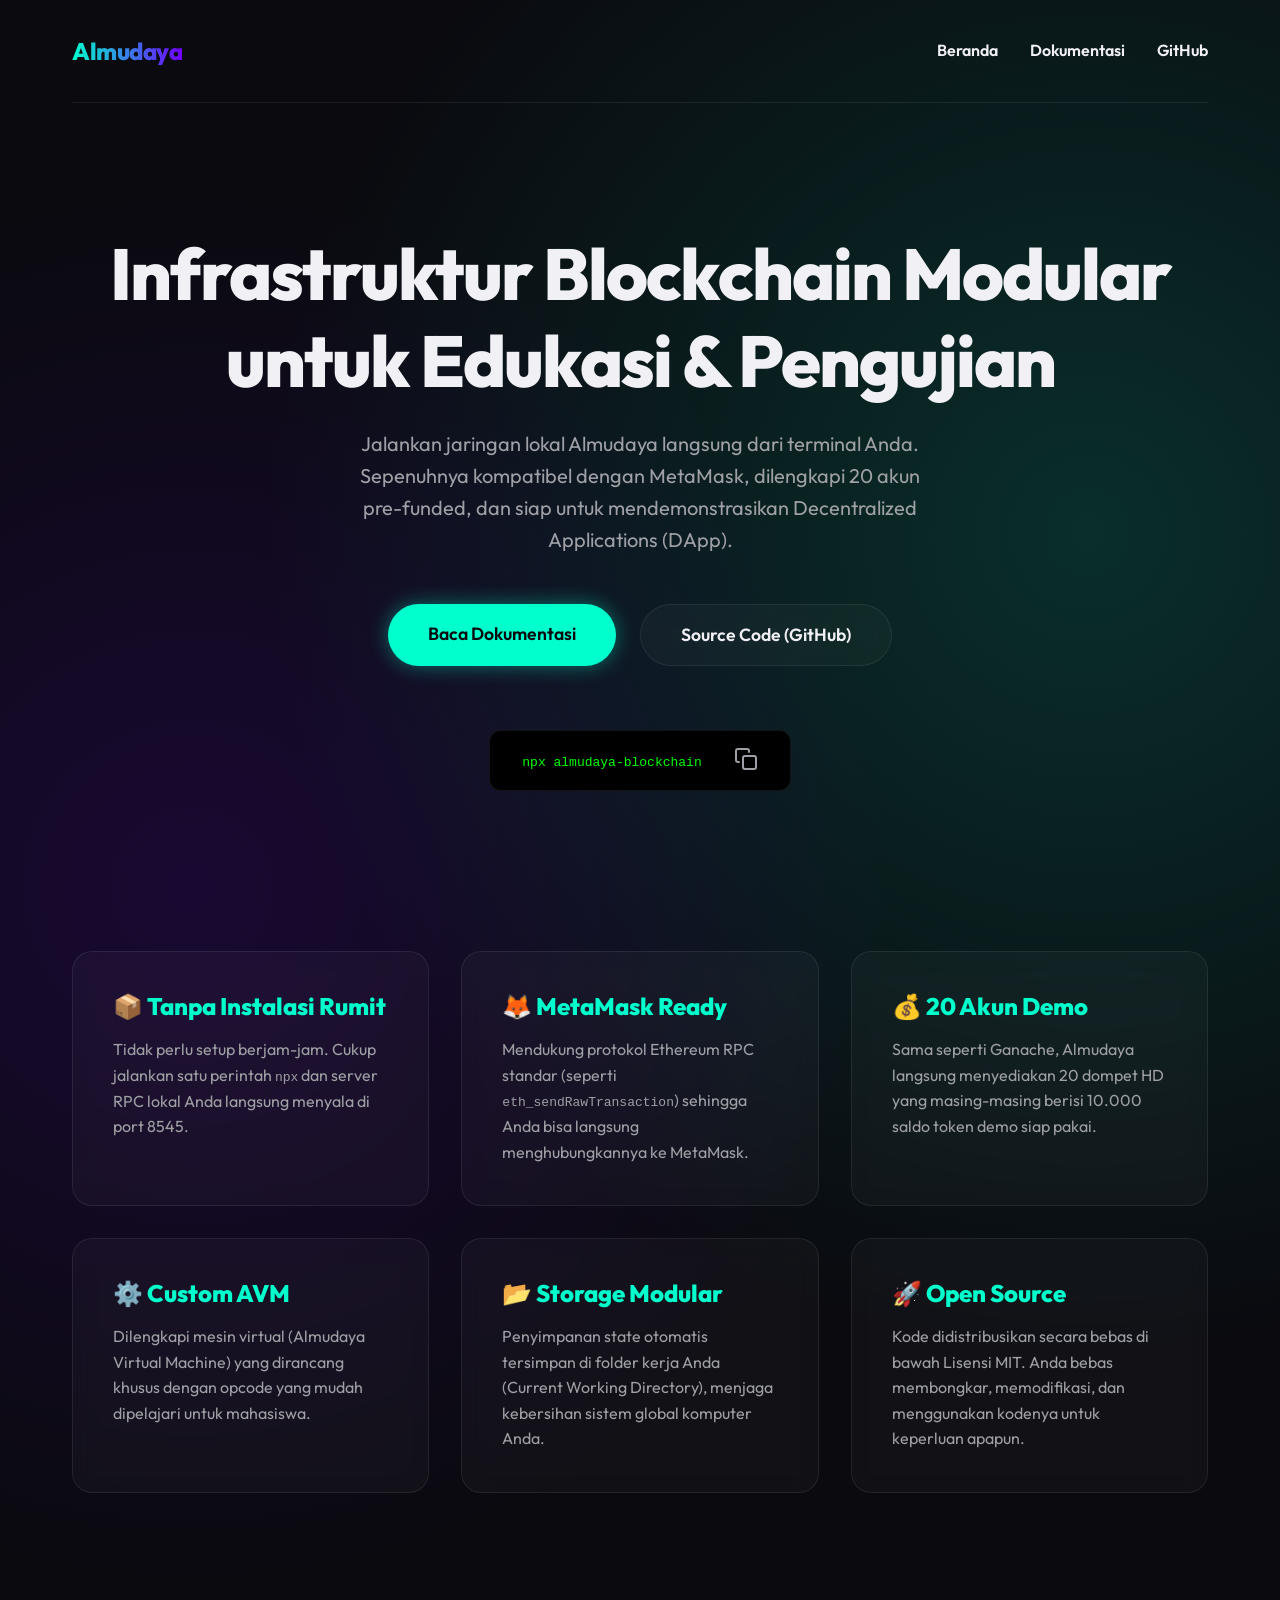
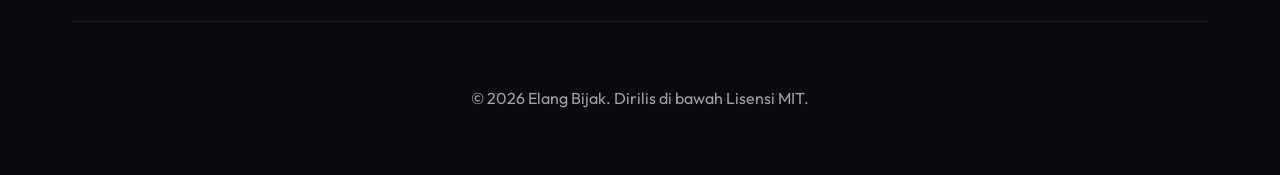
==== index.html @ af038fe8 "Rilis awal website Almudaya" ====
<!DOCTYPE html>
<html lang="id">
<head>
    <meta charset="UTF-8">
    <meta name="viewport" content="width=device-width, initial-scale=1.0">
    <meta name="description" content="Almudaya Blockchain - Infrastruktur Pembelajaran dan Pengembangan DApp Modular.">
    <title>Almudaya Blockchain | Node.js Modular Network</title>
    <link rel="stylesheet" href="styles.css">
</head>
<body>
    <div class="container">
        <nav>
            <div class="brand">Almudaya</div>
            <div class="nav-links">
                <a href="index.html">Beranda</a>
                <a href="tutorial.html">Dokumentasi</a>
                <a href="https://github.com/elangbijak4/almudaya-blockchain" target="_blank">GitHub</a>
            </div>
        </nav>

        <header class="hero">
            <h1>Infrastruktur Blockchain Modular untuk Edukasi & Pengujian</h1>
            <p>Jalankan jaringan lokal Almudaya langsung dari terminal Anda. Sepenuhnya kompatibel dengan MetaMask, dilengkapi 20 akun pre-funded, dan siap untuk mendemonstrasikan Decentralized Applications (DApp).</p>
            
            <div class="hero-actions">
                <a href="tutorial.html" class="btn btn-primary">Baca Dokumentasi</a>
                <a href="https://github.com/elangbijak4/almudaya-blockchain" target="_blank" class="btn btn-secondary">Source Code (GitHub)</a>
            </div>

            <div class="install-box">
                <span id="install-cmd"><code>npx almudaya-blockchain</code></span>
                <button class="copy-btn" onclick="copyInstallCmd()" aria-label="Copy to clipboard">
                    <svg width="24" height="24" viewBox="0 0 24 24" fill="none" stroke="currentColor" stroke-width="2" stroke-linecap="round" stroke-linejoin="round">
                        <rect x="9" y="9" width="13" height="13" rx="2" ry="2"></rect>
                        <path d="M5 15H4a2 2 0 0 1-2-2V4a2 2 0 0 1 2-2h9a2 2 0 0 1 2 2v1"></path>
                    </svg>
                </button>
            </div>
        </header>

        <section class="features">
            <div class="feature-card">
                <h3>📦 Tanpa Instalasi Rumit</h3>
                <p>Tidak perlu setup berjam-jam. Cukup jalankan satu perintah <code>npx</code> dan server RPC lokal Anda langsung menyala di port 8545.</p>
            </div>
            <div class="feature-card">
                <h3>🦊 MetaMask Ready</h3>
                <p>Mendukung protokol Ethereum RPC standar (seperti <code>eth_sendRawTransaction</code>) sehingga Anda bisa langsung menghubungkannya ke MetaMask.</p>
            </div>
            <div class="feature-card">
                <h3>💰 20 Akun Demo</h3>
                <p>Sama seperti Ganache, Almudaya langsung menyediakan 20 dompet HD yang masing-masing berisi 10.000 saldo token demo siap pakai.</p>
            </div>
            <div class="feature-card">
                <h3>⚙️ Custom AVM</h3>
                <p>Dilengkapi mesin virtual (Almudaya Virtual Machine) yang dirancang khusus dengan opcode yang mudah dipelajari untuk mahasiswa.</p>
            </div>
            <div class="feature-card">
                <h3>📂 Storage Modular</h3>
                <p>Penyimpanan state otomatis tersimpan di folder kerja Anda (Current Working Directory), menjaga kebersihan sistem global komputer Anda.</p>
            </div>
            <div class="feature-card">
                <h3>🚀 Open Source</h3>
                <p>Kode didistribusikan secara bebas di bawah Lisensi MIT. Anda bebas membongkar, memodifikasi, dan menggunakan kodenya untuk keperluan apapun.</p>
            </div>
        </section>

        <footer>
            <p>&copy; 2026 Elang Bijak. Dirilis di bawah Lisensi MIT.</p>
        </footer>
    </div>

    <script src="script.js"></script>
</body>
</html>
---- styles.css ----
@import url('https://fonts.googleapis.com/css2?family=Outfit:wght@300;400;600;800&family=JetBrains+Mono:wght@400;700&display=swap');

:root {
    --bg-dark: #0a0a0f;
    --bg-card: rgba(255, 255, 255, 0.03);
    --border-glass: rgba(255, 255, 255, 0.08);
    --primary: #00ffcc;
    --primary-glow: rgba(0, 255, 204, 0.4);
    --secondary: #7000ff;
    --text-main: #f0f0f5;
    --text-muted: #9ea0a5;
}

* {
    box-sizing: border-box;
    margin: 0;
    padding: 0;
}

body {
    font-family: 'Outfit', sans-serif;
    background-color: var(--bg-dark);
    color: var(--text-main);
    line-height: 1.6;
    overflow-x: hidden;
    background-image: 
        radial-gradient(circle at 15% 50%, rgba(112, 0, 255, 0.15) 0%, transparent 50%),
        radial-gradient(circle at 85% 30%, rgba(0, 255, 204, 0.15) 0%, transparent 50%);
}

h1, h2, h3, h4 {
    font-weight: 800;
    line-height: 1.2;
}

a {
    color: var(--primary);
    text-decoration: none;
    transition: all 0.3s ease;
}

a:hover {
    text-shadow: 0 0 10px var(--primary-glow);
}

.container {
    max-width: 1200px;
    margin: 0 auto;
    padding: 0 2rem;
}

/* Navbar */
nav {
    display: flex;
    justify-content: space-between;
    align-items: center;
    padding: 2rem 0;
    border-bottom: 1px solid var(--border-glass);
}

.brand {
    font-size: 1.5rem;
    font-weight: 800;
    background: linear-gradient(90deg, var(--primary), var(--secondary));
    -webkit-background-clip: text;
    -webkit-text-fill-color: transparent;
    letter-spacing: -0.5px;
}

.nav-links {
    display: flex;
    gap: 2rem;
}

.nav-links a {
    color: var(--text-main);
    font-weight: 600;
}

.nav-links a:hover {
    color: var(--primary);
}

/* Hero Section */
.hero {
    text-align: center;
    padding: 8rem 0 6rem;
    position: relative;
}

.hero h1 {
    font-size: 4.5rem;
    margin-bottom: 1.5rem;
    letter-spacing: -2px;
}

.hero p {
    font-size: 1.25rem;
    color: var(--text-muted);
    max-width: 600px;
    margin: 0 auto 3rem;
}

/* Buttons */
.btn {
    display: inline-block;
    padding: 1rem 2.5rem;
    border-radius: 50px;
    font-weight: 600;
    font-size: 1.1rem;
    cursor: pointer;
    transition: all 0.3s ease;
    border: none;
}

.btn-primary {
    background: var(--primary);
    color: var(--bg-dark);
    box-shadow: 0 0 20px var(--primary-glow);
}

.btn-primary:hover {
    box-shadow: 0 0 40px var(--primary-glow);
    transform: translateY(-2px);
    color: var(--bg-dark);
}

.btn-secondary {
    background: var(--bg-card);
    color: var(--text-main);
    border: 1px solid var(--border-glass);
    backdrop-filter: blur(10px);
}

.btn-secondary:hover {
    background: rgba(255, 255, 255, 0.1);
    transform: translateY(-2px);
}

.hero-actions {
    display: flex;
    gap: 1.5rem;
    justify-content: center;
}

/* Install Box */
.install-box {
    margin-top: 4rem;
    display: inline-flex;
    align-items: center;
    background: #000;
    border: 1px solid var(--border-glass);
    padding: 1rem 2rem;
    border-radius: 12px;
    font-family: 'JetBrains Mono', monospace;
    gap: 2rem;
}

.install-box code {
    color: #0f0;
}

.copy-btn {
    background: none;
    border: none;
    color: var(--text-muted);
    cursor: pointer;
    transition: color 0.3s;
}

.copy-btn:hover {
    color: var(--primary);
}

/* Features Grid */
.features {
    display: grid;
    grid-template-columns: repeat(auto-fit, minmax(300px, 1fr));
    gap: 2rem;
    padding: 4rem 0;
}

.feature-card {
    background: var(--bg-card);
    border: 1px solid var(--border-glass);
    padding: 2.5rem;
    border-radius: 20px;
    backdrop-filter: blur(10px);
    transition: transform 0.3s ease, border-color 0.3s ease;
}

.feature-card:hover {
    transform: translateY(-10px);
    border-color: var(--primary-glow);
}

.feature-card h3 {
    font-size: 1.5rem;
    margin-bottom: 1rem;
    color: var(--primary);
}

.feature-card p {
    color: var(--text-muted);
}

/* Tutorial Layout */
.docs-layout {
    display: grid;
    grid-template-columns: 250px 1fr;
    gap: 4rem;
    padding: 4rem 0;
}

.sidebar {
    position: sticky;
    top: 2rem;
    height: max-content;
}

.sidebar h3 {
    margin-bottom: 1.5rem;
    color: var(--text-muted);
    text-transform: uppercase;
    font-size: 0.9rem;
    letter-spacing: 1px;
}

.sidebar ul {
    list-style: none;
}

.sidebar li {
    margin-bottom: 1rem;
}

.sidebar a {
    color: var(--text-muted);
    font-weight: 400;
}

.sidebar a:hover, .sidebar a.active {
    color: var(--primary);
}

.content h1 {
    font-size: 3rem;
    margin-bottom: 2rem;
}

.content h2 {
    font-size: 2rem;
    margin: 3rem 0 1rem;
    padding-bottom: 0.5rem;
    border-bottom: 1px solid var(--border-glass);
}

.content p {
    margin-bottom: 1.5rem;
    color: var(--text-muted);
    font-size: 1.1rem;
}

.content ul, .content ol {
    margin-bottom: 1.5rem;
    padding-left: 1.5rem;
    color: var(--text-muted);
}

.content li {
    margin-bottom: 0.5rem;
}

.content code {
    font-family: 'JetBrains Mono', monospace;
    background: rgba(0, 0, 0, 0.5);
    padding: 0.2rem 0.4rem;
    border-radius: 4px;
    font-size: 0.9em;
    color: var(--primary);
}

.content pre {
    background: #000;
    border: 1px solid var(--border-glass);
    padding: 1.5rem;
    border-radius: 12px;
    overflow-x: auto;
    margin-bottom: 2rem;
    position: relative;
}

.content pre code {
    background: none;
    padding: 0;
    color: #e0e0e0;
}

/* Alert Boxes */
.alert {
    padding: 1.5rem;
    border-radius: 12px;
    margin-bottom: 2rem;
    border-left: 4px solid;
    background: var(--bg-card);
}

.alert-info {
    border-color: var(--primary);
}

.alert-warning {
    border-color: #ffaa00;
}

/* Footer */
footer {
    text-align: center;
    padding: 4rem 0;
    border-top: 1px solid var(--border-glass);
    margin-top: 4rem;
    color: var(--text-muted);
}

@media (max-width: 768px) {
    .hero h1 { font-size: 3rem; }
    .hero-actions { flex-direction: column; }
    .docs-layout { grid-template-columns: 1fr; }
    .sidebar { display: none; }
}
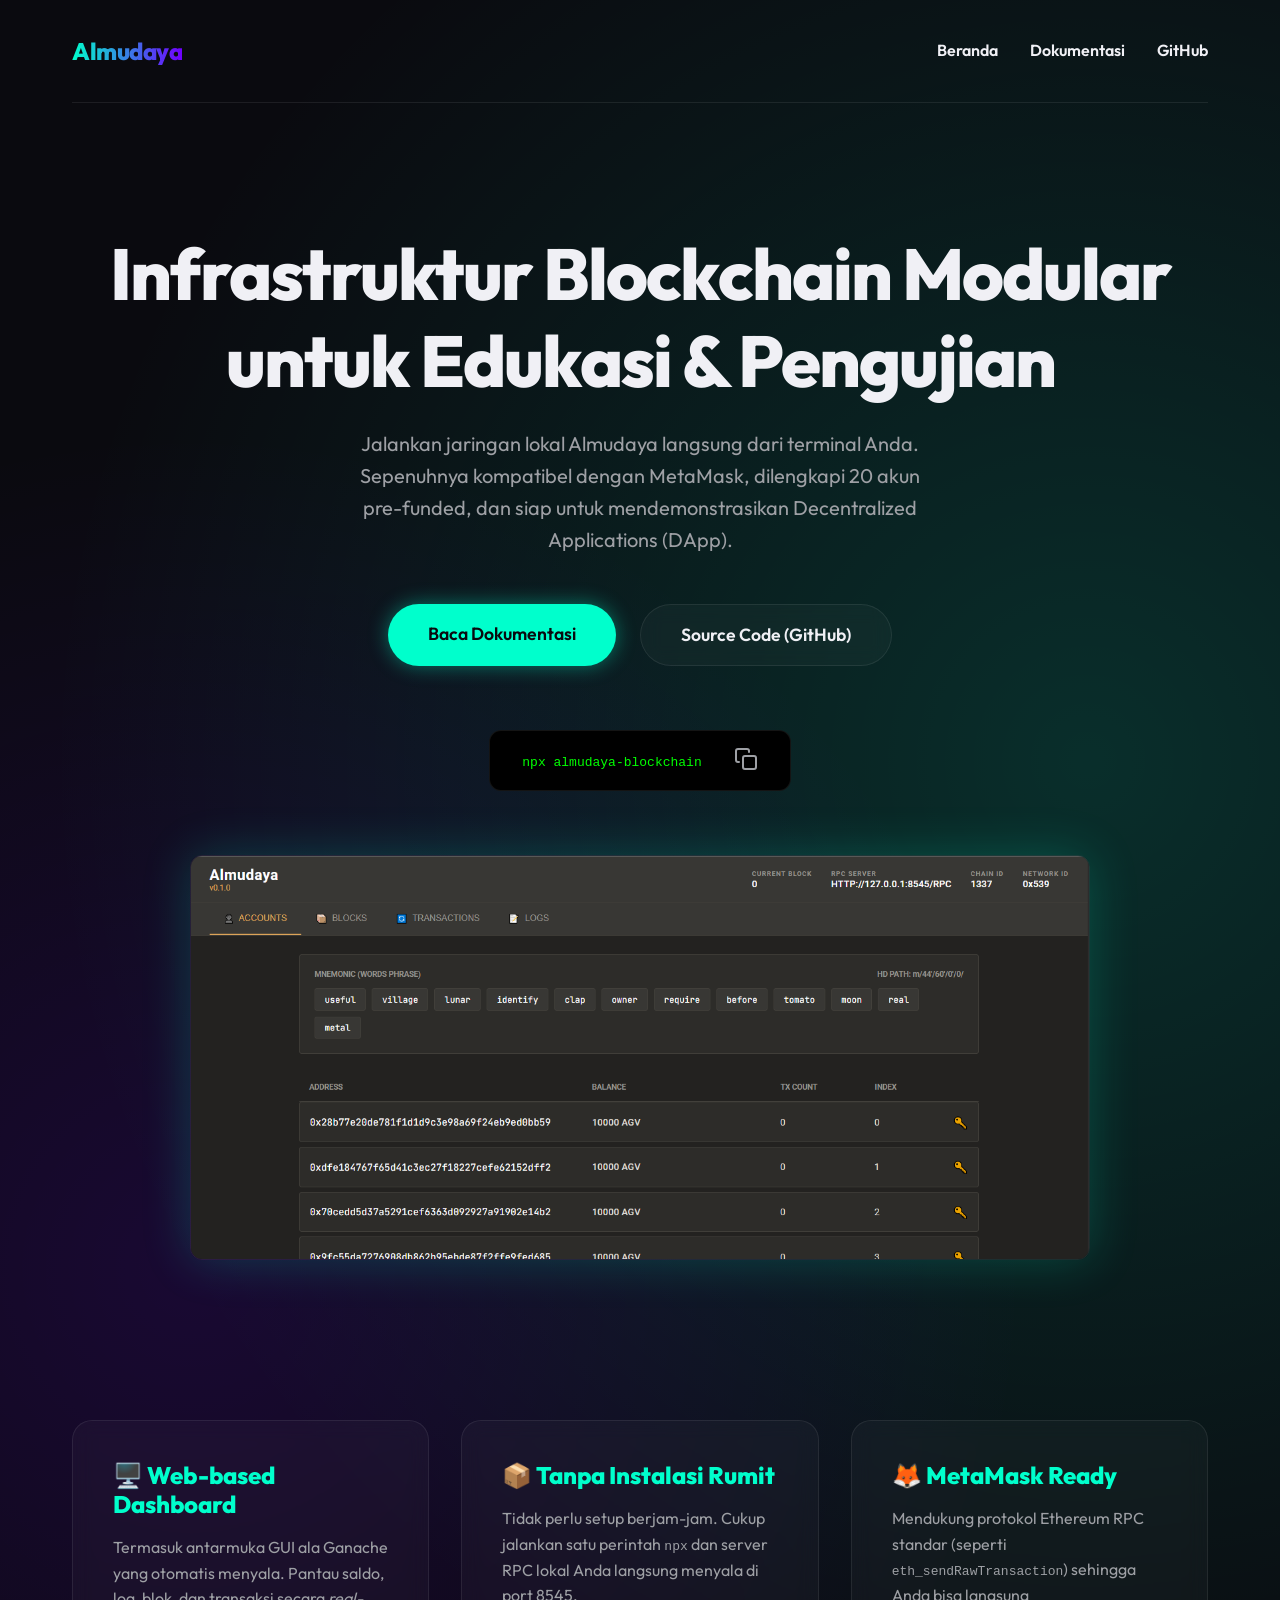
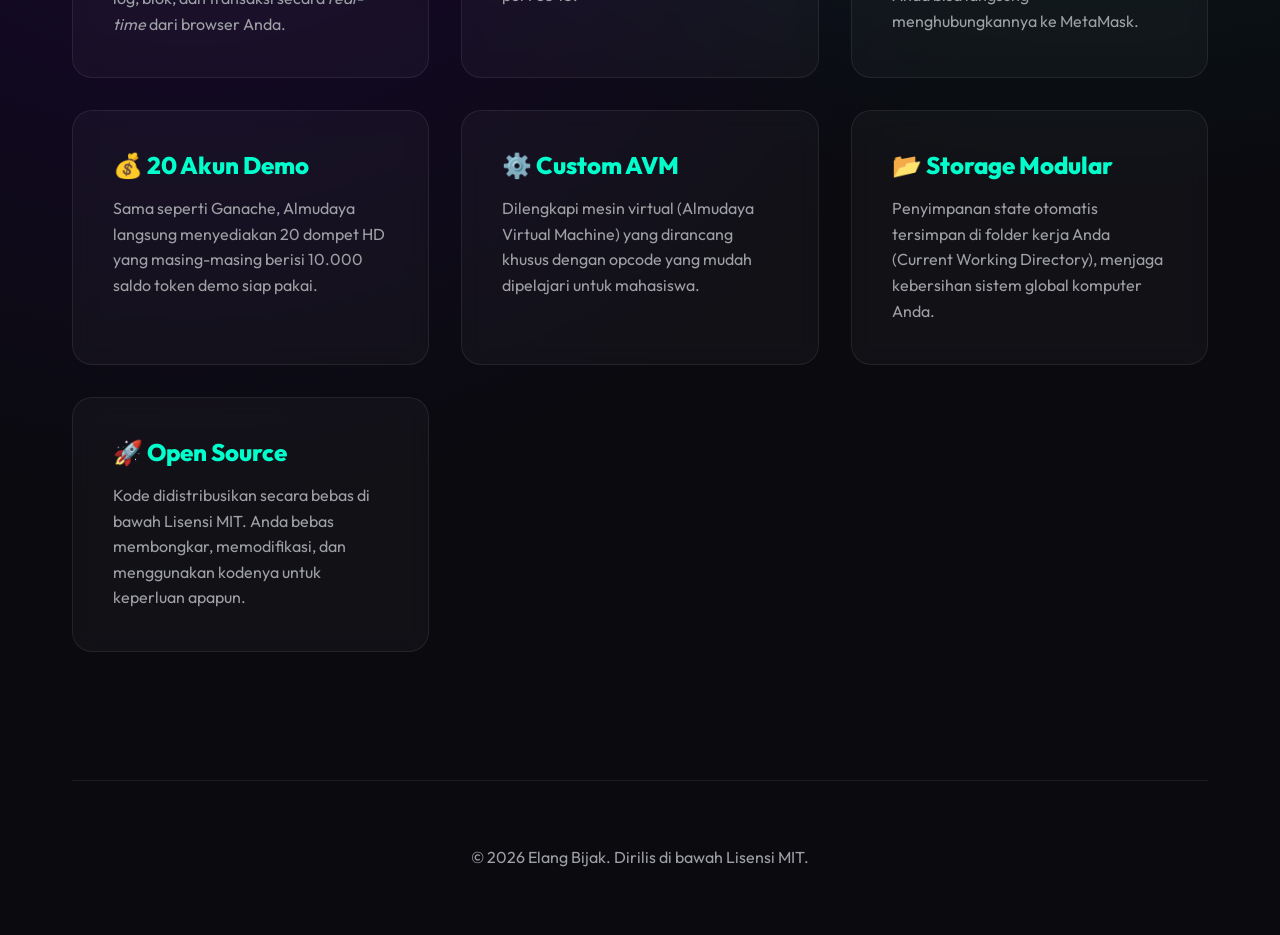
==== commit c3ba0045: "docs: Tambahkan fitur dan tutorial Dashboard GUI" ====
--- a/index.html
+++ b/index.html
@@ -36,9 +36,17 @@
                     </svg>
                 </button>
             </div>
+
+            <div class="app-showcase">
+                <img src="assets/dashboard.png" alt="Almudaya Dashboard GUI Preview">
+            </div>
         </header>
 
         <section class="features">
+            <div class="feature-card">
+                <h3>🖥️ Web-based Dashboard</h3>
+                <p>Termasuk antarmuka GUI ala Ganache yang otomatis menyala. Pantau saldo, log, blok, dan transaksi secara <i>real-time</i> dari browser Anda.</p>
+            </div>
             <div class="feature-card">
                 <h3>📦 Tanpa Instalasi Rumit</h3>
                 <p>Tidak perlu setup berjam-jam. Cukup jalankan satu perintah <code>npx</code> dan server RPC lokal Anda langsung menyala di port 8545.</p>
--- a/styles.css
+++ b/styles.css
@@ -313,6 +313,27 @@
     border-color: #ffaa00;
 }
 
+/* App Showcase Image */
+.app-showcase {
+    margin: 4rem auto 0;
+    max-width: 900px;
+    border-radius: 12px;
+    overflow: hidden;
+    box-shadow: 0 0 50px rgba(0, 255, 204, 0.2);
+    border: 1px solid var(--border-glass);
+    transition: transform 0.3s ease;
+}
+
+.app-showcase:hover {
+    transform: scale(1.02);
+}
+
+.app-showcase img {
+    width: 100%;
+    height: auto;
+    display: block;
+}
+
 /* Footer */
 footer {
     text-align: center;
